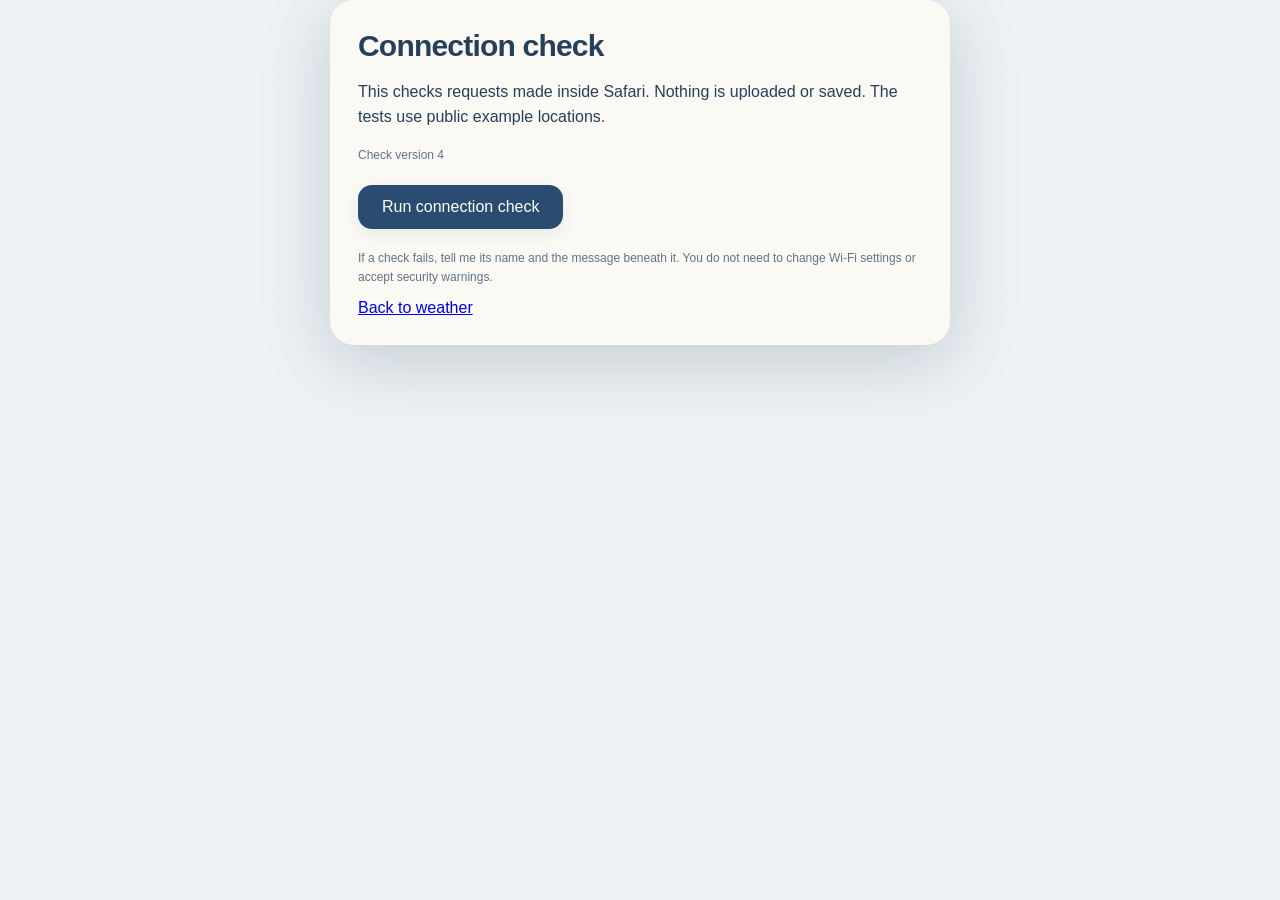
==== diagnostics.html @ 316bd570 "Add private on-device diagnostics for embedded Safari requests" ====
<!doctype html><html lang="en"><head><meta charset="utf-8"><meta name="viewport" content="width=device-width,initial-scale=1"><meta http-equiv="Content-Security-Policy" content="default-src 'none'; script-src 'self'; style-src 'self'; connect-src 'self' https://api.open-meteo.com https://geocoding-api.open-meteo.com; img-src 'self'; base-uri 'none'; form-action 'none'; object-src 'none'"><meta name="referrer" content="no-referrer"><title>Soft Sky · Connection check</title><link rel="stylesheet" href="style.css?v=4"><script defer src="diagnostics.js?v=4"></script></head><body><section class="dialog"><h1 class="page-heading">Connection check</h1><p>This checks requests made inside Safari. Nothing is uploaded or saved. The tests use public example locations.</p><p id="diagnostic-version" class="note">Check version 4</p><button id="run-check" class="primary">Run connection check</button><div id="check-results" aria-live="polite"></div><p class="note">If a check fails, tell me its name and the message beneath it. You do not need to change Wi-Fi settings or accept security warnings.</p><a href="./">Back to weather</a></section></body></html>
---- style.css ----
*{box-sizing:border-box}html,body{margin:0;min-height:100%;font-family:-apple-system,BlinkMacSystemFont,"Helvetica Neue",Arial,sans-serif;color:#203858}body{background:#ecf2f5}button,input,select{font:inherit}button,a,input,select{-webkit-tap-highlight-color:rgba(50,90,130,.15)}button{cursor:pointer;color:inherit;border:0;background:transparent;min-height:44px;min-width:44px;border-radius:14px}button:focus,input:focus,select:focus,a:focus{outline:3px solid #547cab;outline-offset:2px}button:hover{background:rgba(255,255,255,.35)}[hidden]{display:none!important}.sky{position:relative;min-height:100vh;overflow:hidden;padding:32px 44px 20px;background:linear-gradient(165deg,#a7d3f3 0%,#dfe7f3 48%,#fff0d8 88%)}.scenery{position:absolute;top:0;left:0;right:0;bottom:0;pointer-events:none;overflow:hidden}.haze{position:absolute;width:85%;height:65%;right:-20%;top:15%;border-radius:50%;background:radial-gradient(ellipse,rgba(255,247,222,.85),rgba(255,247,222,0) 70%)}.hill{position:absolute;width:150%;height:22%;border-radius:50% 50% 0 0;bottom:-13%;left:-30%;background:#bccfc7;opacity:.5;transform:rotate(5deg)}.hill-back{bottom:-8%;left:0;background:#afbed2;opacity:.35;transform:rotate(-7deg)}header,main,footer,.credit,#status{position:relative}header{display:table;width:100%;height:64px}.city-button{display:table-cell;text-align:left;padding:0 12px 4px 0;max-width:65%}#city-name{display:block;font-size:28px;font-weight:600;letter-spacing:-.8px}#city-region{display:block;font-size:10px;letter-spacing:2px;margin-top:7px;max-width:440px}.clock{display:table-cell;text-align:right;vertical-align:top;width:30%}#clock{display:block;font-size:30px;font-weight:500;letter-spacing:-1px}#date{display:block;font-size:10px;letter-spacing:1.4px;margin-top:7px}main{min-height:calc(100vh - 210px);padding:26px 0 16px}.welcome{text-align:center;padding:0 0 20px}.welcome-art{height:155px;width:220px}.eyebrow{font-size:11px;letter-spacing:2.5px;font-weight:600;margin:14px 0}h1{font-size:49px;line-height:1.12;letter-spacing:-2px;margin:14px 0}p{line-height:1.6}.welcome>p:not(.eyebrow){color:#4a617d}.primary{background:#294c70;color:#fff;padding:12px 24px;margin:8px 0;box-shadow:0 5px 15px rgba(30,60,90,.08)}.primary:hover{background:#385e85}.now{position:relative;padding:12px 0}.hero-copy{position:relative;width:55%;z-index:1}.temperature{font-size:142px;letter-spacing:-10px;font-weight:600;line-height:1.05;margin:5px 0 0}.temperature sup{font-size:.46em;vertical-align:top;line-height:1.7;letter-spacing:-4px}.condition{font-size:30px;font-weight:500;letter-spacing:-.7px;margin:4px 0 28px}.hero-art{position:absolute;right:0;top:8px;width:44%;height:265px}.metrics{width:100%;display:table;border-spacing:10px 0;margin-left:-10px;width:calc(100% + 20px)}.metric{display:table-cell;width:25%;padding:18px 12px;text-align:center;background:rgba(255,255,255,.64);border:1px solid rgba(255,255,255,.5);border-radius:19px;vertical-align:middle}.metric .label,.detail .label{display:block;font-size:12px;color:#536985;margin-bottom:7px}.metric strong{font-size:24px;font-weight:600;letter-spacing:-.5px}.unit{font-size:13px;font-weight:400}.page-heading{font-size:30px;letter-spacing:-.8px;margin:5px 0 6px}.subtitle{font-size:13px;color:#526984;margin:0 0 23px}.forecast{width:100%;border-collapse:separate;border-spacing:0 7px}.forecast td{padding:9px 16px;background:rgba(255,255,255,.62);font-size:18px}.forecast td:first-child{border-radius:12px 0 0 12px;font-weight:600}.forecast td:last-child{border-radius:0 12px 12px 0;text-align:right}.forecast img{width:36px;height:32px;vertical-align:middle;margin-right:12px}.muted{color:#60728a}.rain{color:#416b98;font-size:14px}.hour-grid{display:table;width:100%;border-spacing:8px 0}.hour{display:table-cell;width:16.66%;text-align:center;border-radius:18px;background:rgba(255,255,255,.65);padding:24px 5px}.hour img{display:block;width:72px;height:80px;max-width:100%;margin:14px auto}.hour strong{display:block;font-size:32px;margin-bottom:16px}.hour .rain{display:block;margin:10px 0}.hour .muted{font-size:12px}.hour-pages{text-align:center;margin:18px 0}.hour-pages button{font-size:12px;min-width:60px}.selected{background:rgba(255,255,255,.65);font-weight:600}.details{font-size:0;margin:0 -6px}.detail{display:inline-block;vertical-align:top;width:calc(33.333% - 12px);margin:6px;padding:19px 16px;border-radius:16px;background:rgba(255,255,255,.63);font-size:16px}.detail strong{font-size:26px;font-weight:500}.sun-panel{position:relative;text-align:center;padding:6px 20px 20px;background:rgba(255,255,255,.42);border-radius:25px;margin-bottom:20px}.sun-path{display:block;width:100%;height:190px;margin:auto}.sun-times{display:table;width:100%;text-align:left;font-size:14px}.sun-times div{display:table-cell;width:50%}.sun-times div:last-child{text-align:right}.sun-times strong{display:block;font-size:27px;margin:5px 0}footer{display:table;width:100%;margin-top:10px}.navigation{display:table-cell;vertical-align:middle}#dots{display:inline-block;vertical-align:middle}#dots button{position:relative;min-width:28px;width:28px;padding:0}#dots button:after{content:"";position:absolute;top:18px;left:9px;width:8px;height:8px;border-radius:50%;background:#8d9cab}#dots button.active:after{background:#264969;width:10px;height:10px;left:8px;top:17px}#previous,#next{font-size:27px;vertical-align:middle}#pause{font-size:16px;vertical-align:middle}#page-label{font-size:9px;letter-spacing:1.5px;margin-left:10px}.settings-button{display:table-cell;text-align:right;font-size:12px;white-space:nowrap;padding:0 8px}.settings-button span{font-size:24px;vertical-align:middle;margin-left:8px}.credit{font-size:10px;color:#5e7284;margin-top:9px;text-align:center}.credit a{color:inherit}#status{font-size:12px;min-height:18px;color:#4b5c72}#status button{min-height:30px;font-weight:600;text-decoration:underline}.overlay{position:fixed;z-index:10;top:0;bottom:0;left:0;right:0;background:rgba(19,39,62,.4);overflow:auto;-webkit-overflow-scrolling:touch;padding:25px}.dialog{max-width:620px;margin:0 auto;padding:24px 28px 28px;background:#faf9f4;border-radius:24px;box-shadow:0 15px 70px rgba(10,25,50,.18);color:#263f5b}.dialog-heading{display:table;width:100%;margin-bottom:16px}.dialog-heading h2{display:table-cell;font-size:26px;letter-spacing:-.7px}.dialog-heading button{display:table-cell;font-size:30px;float:right}.search-input{display:block;width:100%;border:1px solid #cad4dc;background:white;border-radius:12px;padding:13px;font-size:17px;margin:10px 0}.results button{display:block;width:100%;text-align:left;padding:12px;border-bottom:1px solid #dde2e5;border-radius:8px}.results button small{display:block;color:#67788b;margin-top:4px}.setting{padding:13px 0;border-bottom:1px solid #e0e4e5;display:table;width:100%;font-size:14px}.setting>label{display:table-cell;vertical-align:middle;width:55%}.setting select{width:100%;max-width:180px;padding:9px;border:1px solid #d4dce2;border-radius:9px;background:#fff;color:#294764}.setting input[type=checkbox]{width:22px;height:22px;vertical-align:middle}.section-title{font-size:12px;text-transform:uppercase;letter-spacing:1.6px;margin:26px 0 7px;color:#63758a}.order-row{display:table;width:100%;padding:4px 0;border-bottom:1px solid #e6e8e7;font-size:14px}.order-row>span{display:table-cell;vertical-align:middle}.order-row .order-actions{text-align:right;white-space:nowrap}.order-row button{min-width:36px}.order-row input{vertical-align:middle;margin-right:10px;width:18px;height:18px}.note{font-size:12px;color:#627386}.danger{color:#a14444;font-size:13px;text-decoration:underline}.night{background:linear-gradient(160deg,#14243e,#293b5a 55%,#566075);color:#f4f2ea}.night .metric,.night .hour,.night .detail,.night .forecast td,.night .sun-panel{background:rgba(30,48,77,.74);border-color:rgba(255,255,255,.07)}.night .label,.night .muted,.night .subtitle,.night .rain,.night .credit,.night #status{color:#c1cee0}.night .haze{opacity:.1}.night .hill{background:#142b3b}.night .selected{background:rgba(255,255,255,.15)}.night #dots button.active:after{background:#fff0b4}.night .welcome>p:not(.eyebrow){color:#d7dfeb}.palette-rose:not(.night){background:linear-gradient(155deg,#d4c7ea,#f2e0e4 55%,#fff0d8)}.palette-sage:not(.night){background:linear-gradient(155deg,#badbd9,#e3e9db 55%,#fff0d8)}.rainy:not(.night){background:linear-gradient(155deg,#abc2d8,#d0dbe4 55%,#ece9e0)}@keyframes float{50%{transform:translateY(-8px)}}.large .metric strong{font-size:29px}.large .label,.large .subtitle{font-size:15px}.large .forecast td{font-size:21px}.large .detail strong{font-size:30px}.noscript{position:fixed;top:0;padding:20px;background:white;color:#111}.empty{text-align:center;padding:70px 20px}.empty img{width:150px}.empty h2{font-size:30px}
@media(min-width:1200px){.sky{padding-left:7%;padding-right:7%}main{max-width:1100px;margin:auto;padding-top:45px}.temperature{font-size:170px}.hero-art{height:310px}.now{padding-bottom:25px}.metrics{margin-top:15px}.hour{padding-top:40px;padding-bottom:40px}}
@media(orientation:portrait){.sky{padding:30px 35px 18px}main{padding-top:24px}.now{text-align:center}.hero-copy{width:100%;padding-top:215px}.hero-art{top:0;left:20%;right:auto;width:60%;height:215px}.temperature{font-size:135px}.condition{margin-bottom:28px}.metrics{display:block;font-size:0;width:100%;margin:0}.metric{display:inline-block;width:calc(50% - 10px);margin:5px;padding:18px 10px}.hour-grid{display:block;font-size:0}.hour{display:inline-block;width:calc(33.333% - 12px);margin:6px;font-size:15px;padding:24px 8px}.hour img{height:66px;margin:8px auto}.hour strong{margin-bottom:8px}.forecast td{padding-top:19px;padding-bottom:19px}.detail{width:calc(50% - 12px);padding:25px 18px}.sun-path{height:270px}.sun-panel{margin-top:50px;margin-bottom:30px}.welcome{padding-top:70px}.welcome-art{height:220px;width:270px}}
@media(max-width:600px){.sky{padding:20px 18px 16px}#city-name{font-size:24px}#city-region{font-size:9px;letter-spacing:1px}#clock{font-size:26px}#date{font-size:8px;letter-spacing:.5px}h1{font-size:37px}.welcome{padding-top:20px}.hero-copy{padding-top:170px}.hero-art{height:170px}.temperature{font-size:110px}.condition{font-size:26px}.metric strong{font-size:23px}.metric{padding:13px 8px}.forecast td{font-size:15px;padding:13px 8px}.forecast img{margin-right:4px;width:27px}.forecast .condition-name{display:none}.hour{padding:15px 5px}.hour strong{font-size:28px}.hour img{width:55px;height:55px}.detail{padding:17px 12px}.detail strong{font-size:24px}#page-label{display:none}.settings-button{font-size:0}.overlay{padding:12px}.dialog{padding:18px}.sun-panel{margin-top:20px}.sun-path{height:180px}.page-heading{font-size:27px}.large .forecast td{font-size:17px}}
@media(orientation:landscape) and (max-height:700px){.sky{padding-top:20px}main{padding-top:10px;min-height:calc(100vh - 185px)}.temperature{font-size:120px}.hero-art{height:215px}.condition{margin-bottom:20px}.metric{padding:14px 10px}.forecast{border-spacing:0 4px}.forecast td{padding-top:6px;padding-bottom:6px}.detail{padding:12px}.sun-path{height:145px}.welcome-art{height:120px}.welcome h1{font-size:40px}}
.scenery:after{content:"";position:absolute;bottom:0;left:0;right:0;height:32%;background:url('assets/landscape.svg') center bottom/100% 100% no-repeat;opacity:.7}.night .scenery:after{opacity:.16}.night .hill-back{background:#1b2b46}.night .settings-button{color:#f4f2ea}
main{min-height:calc(100vh - 235px)}
@media(orientation:landscape) and (max-height:700px){main{min-height:calc(100vh - 210px)}}

/* Opacity and transforms only: compatible with old WebKit and inexpensive. */
#main{opacity:1;-webkit-transition:opacity .18s ease;transition:opacity .18s ease}
#main.page-leaving{opacity:0}
#main.page-arriving{-webkit-animation:page-appear .32s ease both;animation:page-appear .32s ease both}
@-webkit-keyframes page-appear{from{opacity:0}to{opacity:1}}
@keyframes page-appear{from{opacity:0}to{opacity:1}}
.sky-scene{overflow:hidden;pointer-events:none}
.hero-orbit{position:absolute;top:0;left:0;width:100%;height:100%}
.hero-moon{position:absolute;width:72%;height:80%;left:12%;top:0}
.hero-cloud{position:absolute;width:90%;height:85%;left:7%;top:20%}
.hero-cloud-back{width:60%;height:50%;left:-4%;top:2%;opacity:.6}
.animate .hero-cloud-front{-webkit-animation:cloud-drift 28s ease-in-out infinite alternate;animation:cloud-drift 28s ease-in-out infinite alternate}
.animate .hero-cloud-back{-webkit-animation:cloud-drift-back 39s ease-in-out infinite alternate;animation:cloud-drift-back 39s ease-in-out infinite alternate}
@-webkit-keyframes cloud-drift{from{-webkit-transform:translateX(-10px)}to{-webkit-transform:translateX(14px)}}
@keyframes cloud-drift{from{transform:translateX(-10px)}to{transform:translateX(14px)}}
@-webkit-keyframes cloud-drift-back{from{-webkit-transform:translateX(12px)}to{-webkit-transform:translateX(-12px)}}
@keyframes cloud-drift-back{from{transform:translateX(12px)}to{transform:translateX(-12px)}}
.connection-link{display:block;padding:14px 0;color:#294c70;font-weight:600}
@media(prefers-reduced-motion:reduce){#main{transition:none}#main.page-arriving,.animate .hero-cloud{-webkit-animation:none;animation:none}}
.diagnostic-row{display:block}.diagnostic-row p{font-size:13px;margin:8px 0;word-wrap:break-word}
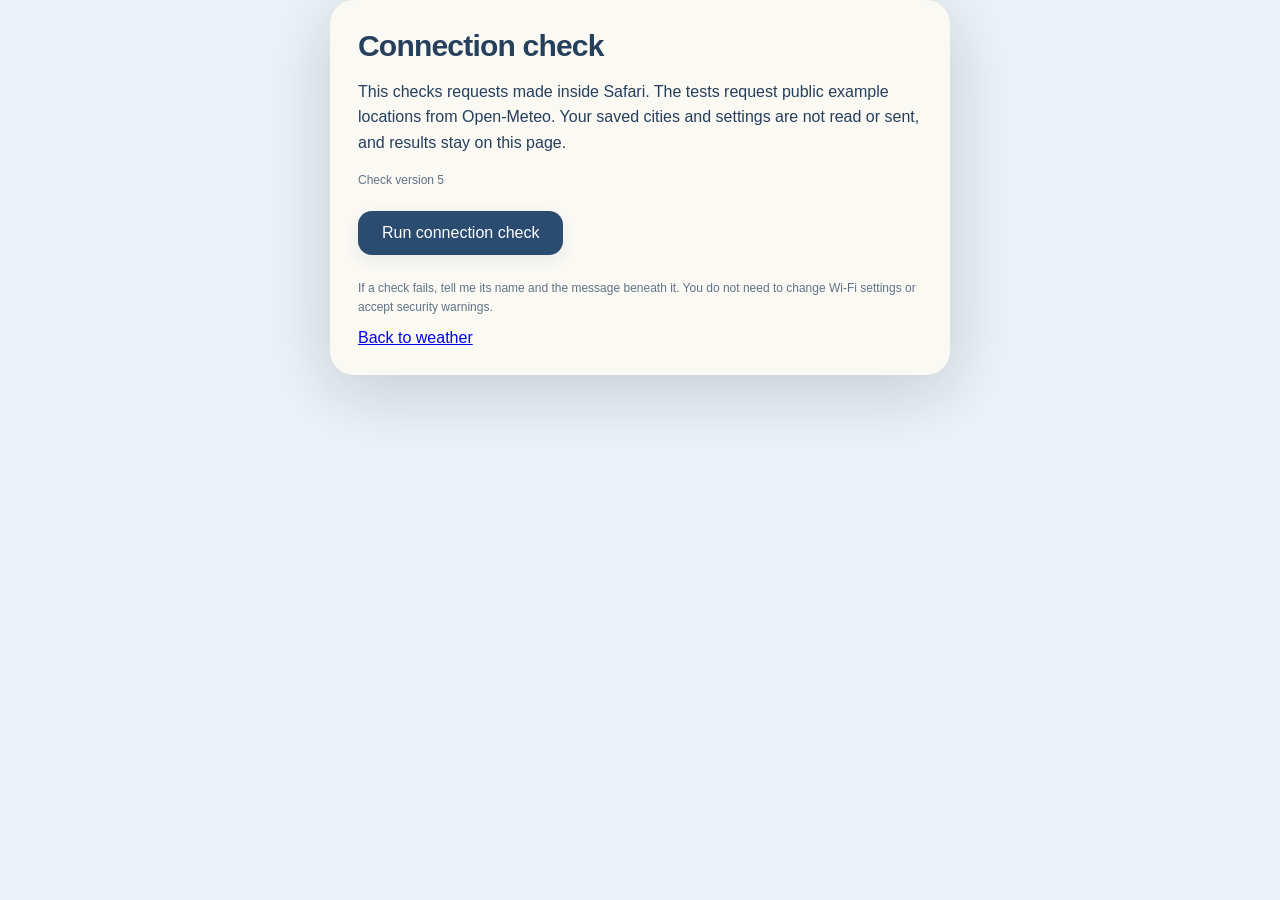
==== commit 328b05d4: "Try fresh forecast requests and isolate legacy Safari failures" ====
--- a/diagnostics.html
+++ b/diagnostics.html
@@ -1 +1 @@
-<!doctype html><html lang="en"><head><meta charset="utf-8"><meta name="viewport" content="width=device-width,initial-scale=1"><meta http-equiv="Content-Security-Policy" content="default-src 'none'; script-src 'self'; style-src 'self'; connect-src 'self' https://api.open-meteo.com https://geocoding-api.open-meteo.com; img-src 'self'; base-uri 'none'; form-action 'none'; object-src 'none'"><meta name="referrer" content="no-referrer"><title>Soft Sky · Connection check</title><link rel="stylesheet" href="style.css?v=4"><script defer src="diagnostics.js?v=4"></script></head><body><section class="dialog"><h1 class="page-heading">Connection check</h1><p>This checks requests made inside Safari. Nothing is uploaded or saved. The tests use public example locations.</p><p id="diagnostic-version" class="note">Check version 4</p><button id="run-check" class="primary">Run connection check</button><div id="check-results" aria-live="polite"></div><p class="note">If a check fails, tell me its name and the message beneath it. You do not need to change Wi-Fi settings or accept security warnings.</p><a href="./">Back to weather</a></section></body></html>
+<!doctype html><html lang="en"><head><meta charset="utf-8"><meta name="viewport" content="width=device-width,initial-scale=1"><meta http-equiv="Content-Security-Policy" content="default-src 'none'; script-src 'self'; style-src 'self'; connect-src 'self' https://api.open-meteo.com https://geocoding-api.open-meteo.com; img-src 'self'; base-uri 'none'; form-action 'none'; object-src 'none'"><meta name="referrer" content="no-referrer"><title>Soft Sky · Connection check</title><link rel="stylesheet" href="style.css?v=4"><script defer src="diagnostics.js?v=5"></script></head><body><section class="dialog"><h1 class="page-heading">Connection check</h1><p>This checks requests made inside Safari. The tests request public example locations from Open-Meteo. Your saved cities and settings are not read or sent, and results stay on this page.</p><p id="diagnostic-version" class="note">Check version 5</p><button id="run-check" class="primary">Run connection check</button><p id="check-summary" aria-live="polite"></p><div id="check-results" aria-live="polite"></div><p class="note">If a check fails, tell me its name and the message beneath it. You do not need to change Wi-Fi settings or accept security warnings.</p><a href="./">Back to weather</a></section></body></html>
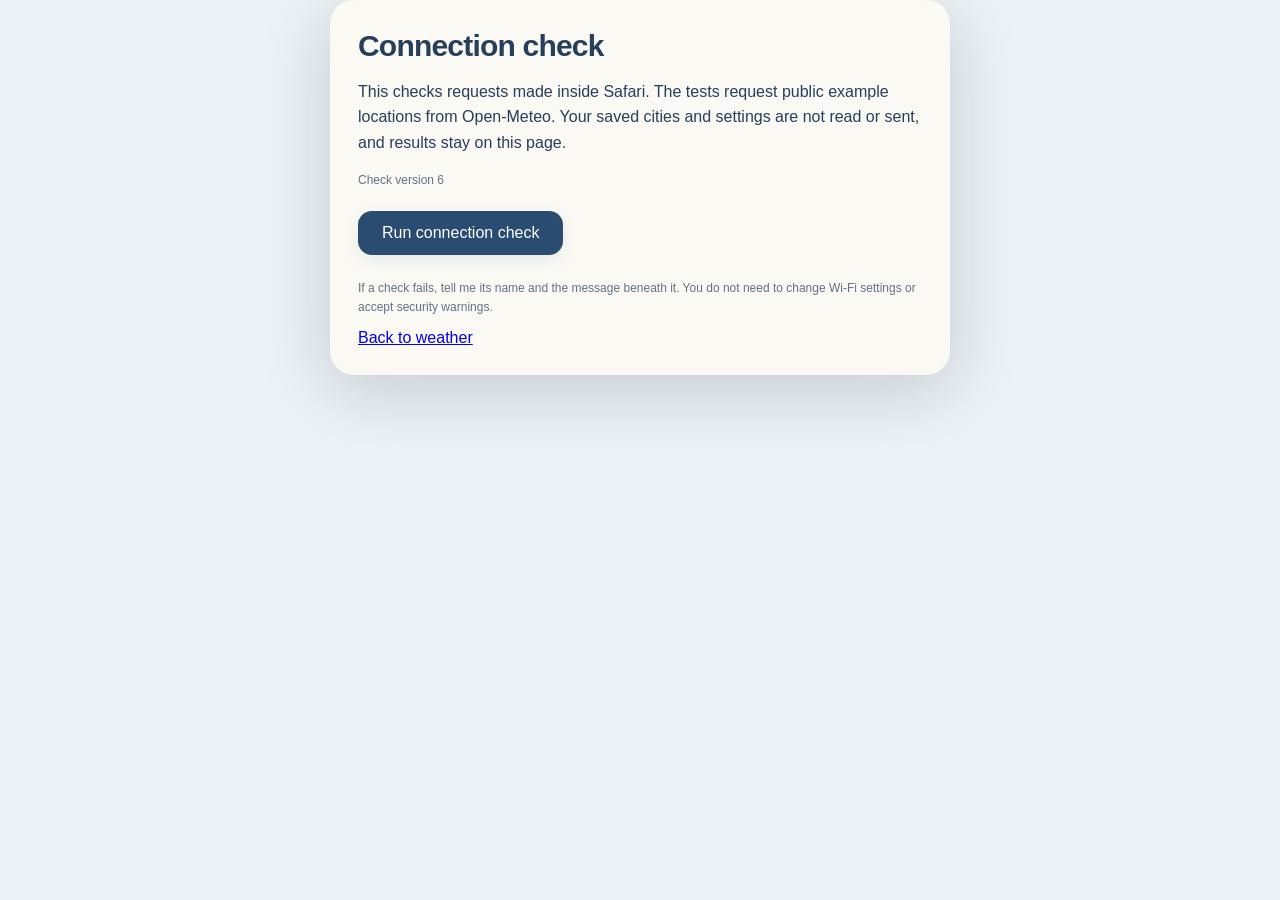
==== commit a7c106d1: "Expose connection checks before city selection and color results" ====
--- a/diagnostics.html
+++ b/diagnostics.html
@@ -1 +1 @@
-<!doctype html><html lang="en"><head><meta charset="utf-8"><meta name="viewport" content="width=device-width,initial-scale=1"><meta http-equiv="Content-Security-Policy" content="default-src 'none'; script-src 'self'; style-src 'self'; connect-src 'self' https://api.open-meteo.com https://geocoding-api.open-meteo.com; img-src 'self'; base-uri 'none'; form-action 'none'; object-src 'none'"><meta name="referrer" content="no-referrer"><title>Soft Sky · Connection check</title><link rel="stylesheet" href="style.css?v=4"><script defer src="diagnostics.js?v=5"></script></head><body><section class="dialog"><h1 class="page-heading">Connection check</h1><p>This checks requests made inside Safari. The tests request public example locations from Open-Meteo. Your saved cities and settings are not read or sent, and results stay on this page.</p><p id="diagnostic-version" class="note">Check version 5</p><button id="run-check" class="primary">Run connection check</button><p id="check-summary" aria-live="polite"></p><div id="check-results" aria-live="polite"></div><p class="note">If a check fails, tell me its name and the message beneath it. You do not need to change Wi-Fi settings or accept security warnings.</p><a href="./">Back to weather</a></section></body></html>
+<!doctype html><html lang="en"><head><meta charset="utf-8"><meta name="viewport" content="width=device-width,initial-scale=1"><meta http-equiv="Content-Security-Policy" content="default-src 'none'; script-src 'self'; style-src 'self'; connect-src 'self' https://api.open-meteo.com https://geocoding-api.open-meteo.com; img-src 'self'; base-uri 'none'; form-action 'none'; object-src 'none'"><meta name="referrer" content="no-referrer"><title>Soft Sky · Connection check</title><link rel="stylesheet" href="style.css?v=6"><script defer src="diagnostics.js?v=6"></script></head><body><section class="dialog"><h1 class="page-heading">Connection check</h1><p>This checks requests made inside Safari. The tests request public example locations from Open-Meteo. Your saved cities and settings are not read or sent, and results stay on this page.</p><p id="diagnostic-version" class="note">Check version 6</p><button id="run-check" class="primary">Run connection check</button><p id="check-summary" aria-live="polite"></p><div id="check-results" aria-live="polite"></div><p class="note">If a check fails, tell me its name and the message beneath it. You do not need to change Wi-Fi settings or accept security warnings.</p><a href="./">Back to weather</a></section></body></html>
--- a/style.css
+++ b/style.css
@@ -27,3 +27,7 @@
 .connection-link{display:block;padding:14px 0;color:#294c70;font-weight:600}
 @media(prefers-reduced-motion:reduce){#main{transition:none}#main.page-arriving,.animate .hero-cloud{-webkit-animation:none;animation:none}}
 .diagnostic-row{display:block}.diagnostic-row p{font-size:13px;margin:8px 0;word-wrap:break-word}
+
+.diagnostic-row .diagnostic-pass,.diagnostic-row .diagnostic-fail{padding:10px 12px;border-radius:8px;font-weight:600;border-left:4px solid}
+.diagnostic-row .diagnostic-pass{color:#17613b;background:#e7f4eb;border-color:#21834e}
+.diagnostic-row .diagnostic-fail{color:#a02832;background:#fbe9e9;border-color:#bd3542}
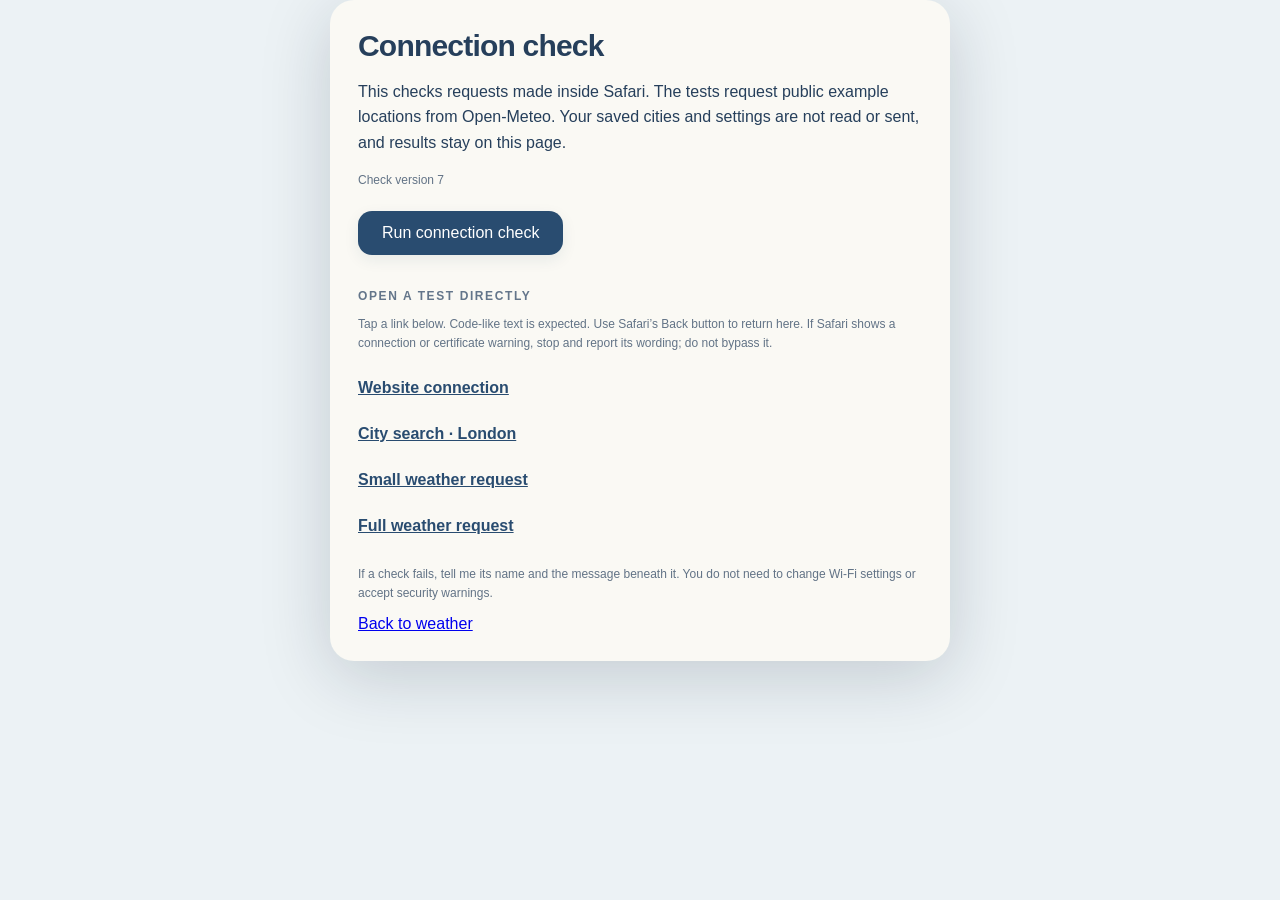
==== commit 6764a8b1: "Add tappable direct service tests to connection check" ====
--- a/diagnostics.html
+++ b/diagnostics.html
@@ -1 +1 @@
-<!doctype html><html lang="en"><head><meta charset="utf-8"><meta name="viewport" content="width=device-width,initial-scale=1"><meta http-equiv="Content-Security-Policy" content="default-src 'none'; script-src 'self'; style-src 'self'; connect-src 'self' https://api.open-meteo.com https://geocoding-api.open-meteo.com; img-src 'self'; base-uri 'none'; form-action 'none'; object-src 'none'"><meta name="referrer" content="no-referrer"><title>Soft Sky · Connection check</title><link rel="stylesheet" href="style.css?v=6"><script defer src="diagnostics.js?v=6"></script></head><body><section class="dialog"><h1 class="page-heading">Connection check</h1><p>This checks requests made inside Safari. The tests request public example locations from Open-Meteo. Your saved cities and settings are not read or sent, and results stay on this page.</p><p id="diagnostic-version" class="note">Check version 6</p><button id="run-check" class="primary">Run connection check</button><p id="check-summary" aria-live="polite"></p><div id="check-results" aria-live="polite"></div><p class="note">If a check fails, tell me its name and the message beneath it. You do not need to change Wi-Fi settings or accept security warnings.</p><a href="./">Back to weather</a></section></body></html>
+<!doctype html><html lang="en"><head><meta charset="utf-8"><meta name="viewport" content="width=device-width,initial-scale=1"><meta http-equiv="Content-Security-Policy" content="default-src 'none'; script-src 'self'; style-src 'self'; connect-src 'self' https://api.open-meteo.com https://geocoding-api.open-meteo.com; img-src 'self'; base-uri 'none'; form-action 'none'; object-src 'none'"><meta name="referrer" content="no-referrer"><title>Soft Sky · Connection check</title><link rel="stylesheet" href="style.css?v=6"><script defer src="diagnostics.js?v=6"></script></head><body><section class="dialog"><h1 class="page-heading">Connection check</h1><p>This checks requests made inside Safari. The tests request public example locations from Open-Meteo. Your saved cities and settings are not read or sent, and results stay on this page.</p><p id="diagnostic-version" class="note">Check version 7</p><button id="run-check" class="primary">Run connection check</button><section aria-labelledby="direct-tests"><h2 id="direct-tests" class="section-title">Open a test directly</h2><p class="note">Tap a link below. Code-like text is expected. Use Safari’s Back button to return here. If Safari shows a connection or certificate warning, stop and report its wording; do not bypass it.</p><a class="connection-link" href="./diagnostic.json">Website connection</a><a class="connection-link" href="https://geocoding-api.open-meteo.com/v1/search?name=London&amp;count=1">City search · London</a><a class="connection-link" href="https://api.open-meteo.com/v1/forecast?latitude=0&amp;longitude=0&amp;current=temperature_2m">Small weather request</a><a class="connection-link" href="https://api.open-meteo.com/v1/forecast?latitude=0&amp;longitude=0&amp;temperature_unit=fahrenheit&amp;wind_speed_unit=mph&amp;precipitation_unit=inch&amp;timezone=auto&amp;forecast_days=8&amp;timeformat=unixtime&amp;current=temperature_2m,relative_humidity_2m,apparent_temperature,is_day,precipitation,weather_code,cloud_cover,surface_pressure,wind_speed_10m,wind_direction_10m,wind_gusts_10m&amp;hourly=temperature_2m,relative_humidity_2m,dew_point_2m,precipitation_probability,precipitation,weather_code,visibility,uv_index,is_day,wind_speed_10m&amp;daily=weather_code,temperature_2m_max,temperature_2m_min,sunrise,sunset,daylight_duration,precipitation_probability_max,uv_index_max">Full weather request</a></section><p id="check-summary" aria-live="polite"></p><div id="check-results" aria-live="polite"></div><p class="note">If a check fails, tell me its name and the message beneath it. You do not need to change Wi-Fi settings or accept security warnings.</p><a href="./">Back to weather</a></section></body></html>
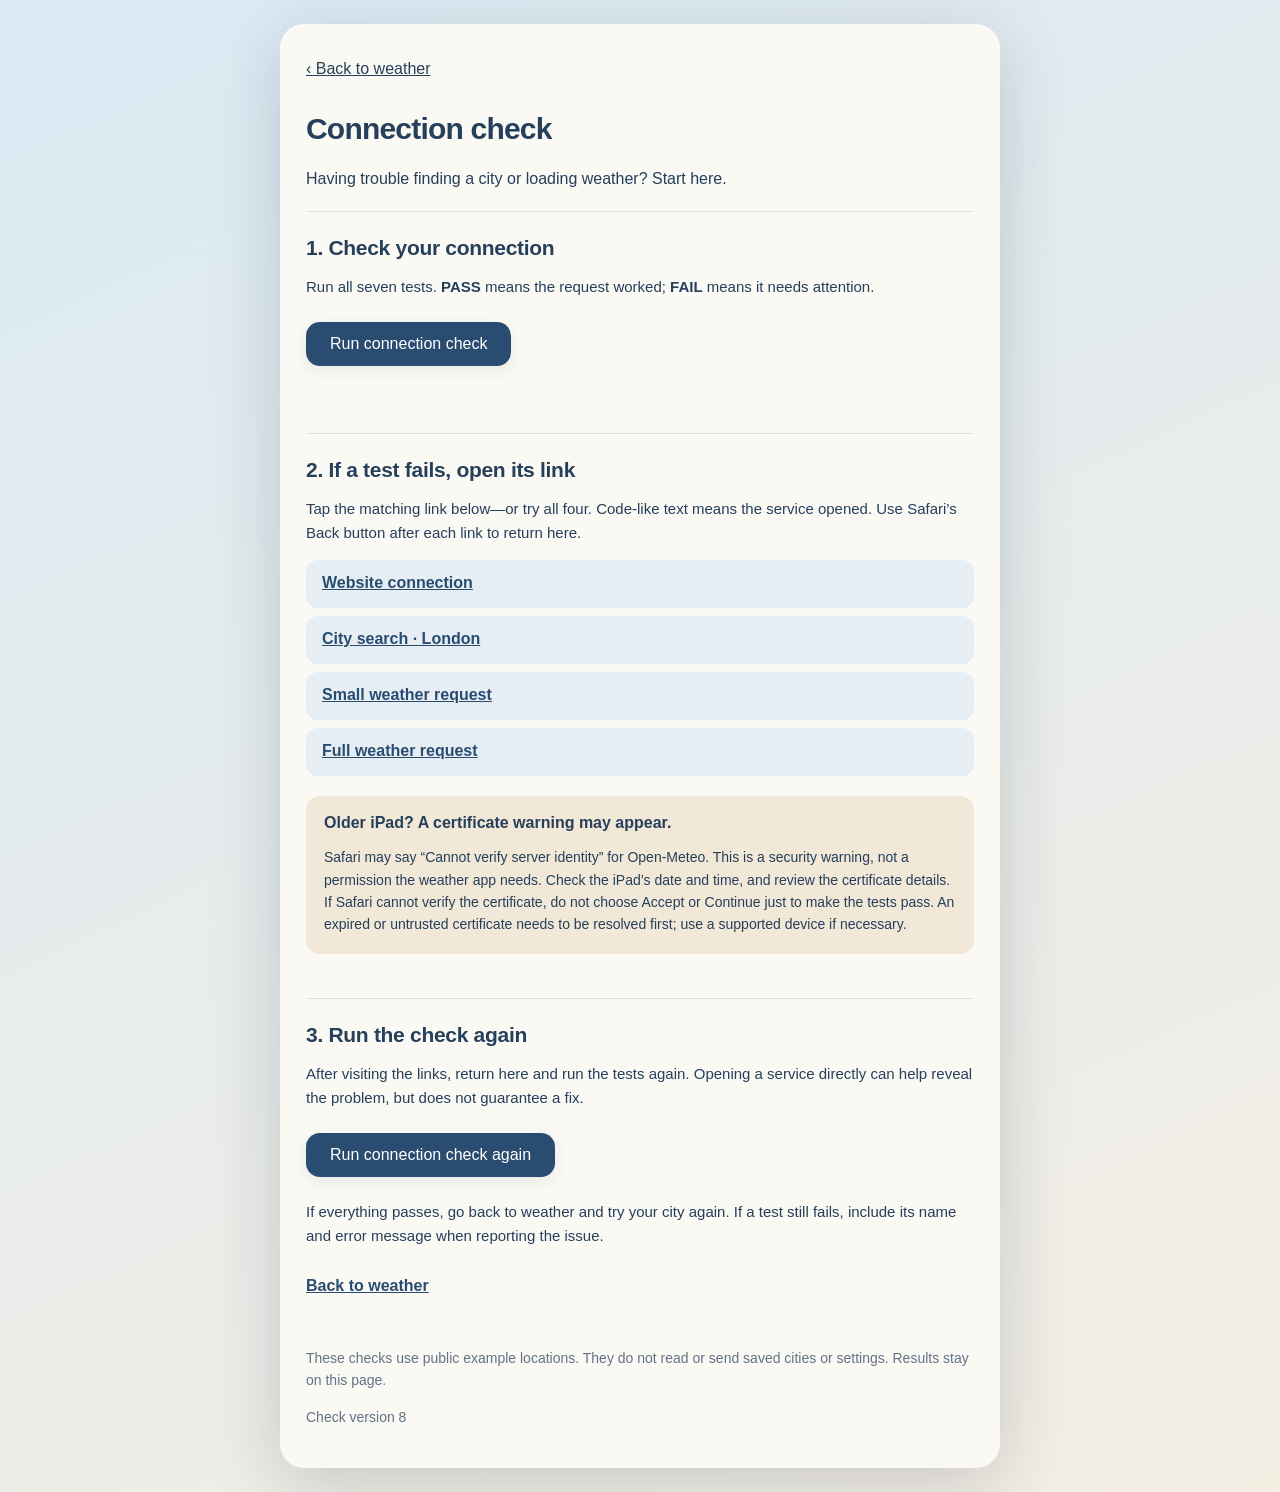
==== commit 9493b03f: "Clarify connection troubleshooting and replace emoji playback controls" ====
--- a/diagnostics.html
+++ b/diagnostics.html
@@ -1 +1,24 @@
-<!doctype html><html lang="en"><head><meta charset="utf-8"><meta name="viewport" content="width=device-width,initial-scale=1"><meta http-equiv="Content-Security-Policy" content="default-src 'none'; script-src 'self'; style-src 'self'; connect-src 'self' https://api.open-meteo.com https://geocoding-api.open-meteo.com; img-src 'self'; base-uri 'none'; form-action 'none'; object-src 'none'"><meta name="referrer" content="no-referrer"><title>Soft Sky · Connection check</title><link rel="stylesheet" href="style.css?v=6"><script defer src="diagnostics.js?v=6"></script></head><body><section class="dialog"><h1 class="page-heading">Connection check</h1><p>This checks requests made inside Safari. The tests request public example locations from Open-Meteo. Your saved cities and settings are not read or sent, and results stay on this page.</p><p id="diagnostic-version" class="note">Check version 7</p><button id="run-check" class="primary">Run connection check</button><section aria-labelledby="direct-tests"><h2 id="direct-tests" class="section-title">Open a test directly</h2><p class="note">Tap a link below. Code-like text is expected. Use Safari’s Back button to return here. If Safari shows a connection or certificate warning, stop and report its wording; do not bypass it.</p><a class="connection-link" href="./diagnostic.json">Website connection</a><a class="connection-link" href="https://geocoding-api.open-meteo.com/v1/search?name=London&amp;count=1">City search · London</a><a class="connection-link" href="https://api.open-meteo.com/v1/forecast?latitude=0&amp;longitude=0&amp;current=temperature_2m">Small weather request</a><a class="connection-link" href="https://api.open-meteo.com/v1/forecast?latitude=0&amp;longitude=0&amp;temperature_unit=fahrenheit&amp;wind_speed_unit=mph&amp;precipitation_unit=inch&amp;timezone=auto&amp;forecast_days=8&amp;timeformat=unixtime&amp;current=temperature_2m,relative_humidity_2m,apparent_temperature,is_day,precipitation,weather_code,cloud_cover,surface_pressure,wind_speed_10m,wind_direction_10m,wind_gusts_10m&amp;hourly=temperature_2m,relative_humidity_2m,dew_point_2m,precipitation_probability,precipitation,weather_code,visibility,uv_index,is_day,wind_speed_10m&amp;daily=weather_code,temperature_2m_max,temperature_2m_min,sunrise,sunset,daylight_duration,precipitation_probability_max,uv_index_max">Full weather request</a></section><p id="check-summary" aria-live="polite"></p><div id="check-results" aria-live="polite"></div><p class="note">If a check fails, tell me its name and the message beneath it. You do not need to change Wi-Fi settings or accept security warnings.</p><a href="./">Back to weather</a></section></body></html>
+<!doctype html><html lang="en"><head><meta charset="utf-8"><meta name="viewport" content="width=device-width,initial-scale=1"><meta http-equiv="Content-Security-Policy" content="default-src 'none'; script-src 'self'; style-src 'self'; connect-src 'self' https://api.open-meteo.com https://geocoding-api.open-meteo.com; img-src 'self'; base-uri 'none'; form-action 'none'; object-src 'none'"><meta name="referrer" content="no-referrer"><title>Soft Sky · Connection check</title><link rel="stylesheet" href="style.css?v=19"><script defer src="diagnostics.js?v=8"></script></head><body class="diagnostic-page"><main class="dialog diagnostic-card">
+<a class="back-link" href="./">‹ Back to weather</a>
+<h1 class="page-heading">Connection check</h1>
+<p>Having trouble finding a city or loading weather? Start here.</p>
+<section class="check-step" aria-labelledby="step-one"><h2 id="step-one">1. Check your connection</h2>
+<p>Run all seven tests. <strong class="diagnostic-pass">PASS</strong> means the request worked; <strong class="diagnostic-fail">FAIL</strong> means it needs attention.</p>
+<button id="run-check" class="primary">Run connection check</button>
+<p id="check-summary" role="status" aria-live="polite"></p><div id="check-results"></div></section>
+<section class="check-step" aria-labelledby="direct-tests"><h2 id="direct-tests">2. If a test fails, open its link</h2>
+<p>Tap the matching link below—or try all four. Code-like text means the service opened. Use Safari’s Back button after each link to return here.</p>
+<div class="direct-links"><a class="connection-link" href="./diagnostic.json">Website connection</a>
+<a class="connection-link" href="https://geocoding-api.open-meteo.com/v1/search?name=London&amp;count=1">City search · London</a>
+<a class="connection-link" href="https://api.open-meteo.com/v1/forecast?latitude=0&amp;longitude=0&amp;current=temperature_2m">Small weather request</a>
+<a class="connection-link" href="https://api.open-meteo.com/v1/forecast?latitude=0&amp;longitude=0&amp;temperature_unit=fahrenheit&amp;wind_speed_unit=mph&amp;precipitation_unit=inch&amp;timezone=auto&amp;forecast_days=8&amp;timeformat=unixtime&amp;current=temperature_2m,relative_humidity_2m,apparent_temperature,is_day,precipitation,weather_code,cloud_cover,surface_pressure,wind_speed_10m,wind_direction_10m,wind_gusts_10m&amp;hourly=temperature_2m,relative_humidity_2m,dew_point_2m,precipitation_probability,precipitation,weather_code,visibility,uv_index,is_day,wind_speed_10m&amp;daily=weather_code,temperature_2m_max,temperature_2m_min,sunrise,sunset,daylight_duration,precipitation_probability_max,uv_index_max">Full weather request</a></div>
+<div class="certificate-note"><h3>Older iPad? A certificate warning may appear.</h3>
+<p>Safari may say “Cannot verify server identity” for Open-Meteo. This is a security warning, not a permission the weather app needs. Check the iPad’s date and time, and review the certificate details. If Safari cannot verify the certificate, do not choose Accept or Continue just to make the tests pass. An expired or untrusted certificate needs to be resolved first; use a supported device if necessary.</p></div></section>
+<section class="check-step" aria-labelledby="step-three"><h2 id="step-three">3. Run the check again</h2>
+<p>After visiting the links, return here and run the tests again. Opening a service directly can help reveal the problem, but does not guarantee a fix.</p>
+<button id="run-again" class="primary">Run connection check again</button>
+<p>If everything passes, go back to weather and try your city again. If a test still fails, include its name and error message when reporting the issue.</p>
+<a class="connection-link" href="./">Back to weather</a></section>
+<p class="note">These checks use public example locations. They do not read or send saved cities or settings. Results stay on this page.</p>
+<p id="diagnostic-version" class="note">Check version 8</p>
+</main></body></html>
--- a/style.css
+++ b/style.css
@@ -8,9 +8,9 @@
 @media(orientation:landscape) and (max-height:700px){main{min-height:calc(100vh - 210px)}}
 
 /* Opacity and transforms only: compatible with old WebKit and inexpensive. */
-#main{opacity:1;-webkit-transition:opacity .18s ease;transition:opacity .18s ease}
+#main{opacity:1;-webkit-transition:opacity .22s ease;transition:opacity .22s ease;-webkit-backface-visibility:hidden;backface-visibility:hidden}
 #main.page-leaving{opacity:0}
-#main.page-arriving{-webkit-animation:page-appear .32s ease both;animation:page-appear .32s ease both}
+#main.page-arriving{opacity:1}
 @-webkit-keyframes page-appear{from{opacity:0}to{opacity:1}}
 @keyframes page-appear{from{opacity:0}to{opacity:1}}
 .sky-scene{overflow:hidden;pointer-events:none}
@@ -31,3 +31,125 @@
 .diagnostic-row .diagnostic-pass,.diagnostic-row .diagnostic-fail{padding:10px 12px;border-radius:8px;font-weight:600;border-left:4px solid}
 .diagnostic-row .diagnostic-pass{color:#17613b;background:#e7f4eb;border-color:#21834e}
 .diagnostic-row .diagnostic-fail{color:#a02832;background:#fbe9e9;border-color:#bd3542}
+
+/* A bounded scroll container works in older iPad Safari as well as landscape. */
+.overlay{height:100%;overflow-y:scroll;-webkit-overflow-scrolling:touch}
+.overlay .dialog{max-height:calc(100vh - 50px);overflow-y:auto;-webkit-overflow-scrolling:touch;padding-bottom:44px}
+/* Large mode reorganizes information, leaving room for readable labels. */
+.large #city-name{font-size:36px}.large #city-region{font-size:13px;letter-spacing:1px}
+.large #clock{font-size:42px}.large #date{font-size:13px;letter-spacing:.5px}
+.large .page-heading{font-size:36px}.large .subtitle{font-size:18px;margin-bottom:16px}
+.large .temperature{font-size:164px}.large .condition{font-size:36px}.large .eyebrow{font-size:14px}
+.large .metric strong{font-size:34px}.large .metric .label,.large .detail .label{font-size:18px;line-height:1.25}
+.large .hour-grid{display:block;font-size:0;margin:0 -5px;width:auto}
+.large .hour{display:inline-block;vertical-align:top;width:calc(33.333% - 10px);margin:5px;padding:12px 8px;font-size:24px}
+.large .hour img{display:inline-block;width:48px;height:44px;margin:6px 10px 0 0;vertical-align:middle}
+.large .hour strong{display:inline-block;font-size:36px;margin:0;vertical-align:middle}
+.large .hour>span:first-child{display:block;font-weight:600}
+.large .hour .rain{font-size:18px;margin:6px 0}.large .hour .muted{font-size:17px}
+.large .hour-pages{margin:8px 0}.large .hour-pages button{font-size:18px;min-width:80px}
+.large main{padding-top:20px;padding-bottom:10px}
+.large .forecast td{font-size:26px;padding:7px 12px}.large .forecast .rain{font-size:23px}
+.large .forecast .condition-name{font-size:18px}.large .forecast img{width:40px;height:36px}
+.large .detail{padding:16px;min-height:105px}.large .detail strong{font-size:34px;display:block;margin-top:8px}
+.large .sun-times{font-size:22px}.large .sun-times strong{font-size:36px}
+.large .settings-button{font-size:18px}.large #page-label{font-size:12px;letter-spacing:.5px}
+@media(orientation:portrait){
+ .large .hero-copy{width:60%}.large .hero-art{width:40%}
+ .large .metrics{display:block;font-size:0;width:auto;margin:0 -5px}
+ .large .metric{display:inline-block;width:calc(50% - 10px);margin:5px;min-height:105px;font-size:18px}
+ .large .detail{width:calc(50% - 12px)}
+ .large .forecast .condition-name{display:none}
+}
+@media(max-height:700px) and (orientation:landscape){
+ .large .temperature{font-size:130px}.large .condition{margin-bottom:12px}
+ .large .hour{padding:7px}.large .detail{padding:10px;min-height:90px}
+ .large .forecast td{padding:5px 10px}.large .page-heading{font-size:32px}
+}
+@media(max-width:600px){
+ .overlay .dialog{max-height:calc(100vh - 24px)}
+ .large #city-name{font-size:28px}.large #clock{font-size:32px}
+ .large .hour{width:calc(50% - 10px)}.large .forecast td{font-size:20px;padding:8px 5px}
+ .large .metric strong,.large .detail strong{font-size:28px}.large .settings-button{font-size:16px}
+}
+
+/* Illustrated scenery remains mounted when forecast pages change. */
+.scenery:after{display:none}.scene-plate{position:absolute;left:0;top:0;width:100%;height:100%;object-fit:cover;pointer-events:none}
+.scene-plate,#scene-stars,.scene-sun,.scene-moon-wrap,.cloud-far img,.cloud-front img{-webkit-transition:opacity 10s linear;transition:opacity 10s linear}
+.scene-stars{position:absolute;top:0;left:0;width:100%;height:80%;object-fit:cover;opacity:0}
+.scene-sun{position:absolute;width:310px;height:310px;margin:-155px;left:70%;top:27%;opacity:0}
+.scene-moon-wrap{position:absolute;width:270px;height:270px;right:10%;top:13%;opacity:0}
+.moon-haze{position:absolute;left:-25%;top:-25%;width:150%;height:150%}.scene-moon{position:absolute;top:0;left:0;width:100%;height:100%}.scene-moon svg{width:100%;height:100%}
+.scene-clouds{position:absolute;left:0;top:0;right:0;height:65%;-webkit-transition:opacity 10s linear;transition:opacity 10s linear}
+.cloud-far,.cloud-front{position:absolute}.cloud-far{left:20%;top:9%;width:65%;height:45%;opacity:.48}.cloud-front{right:3%;top:28%;width:40%;height:55%}
+.cloud-far img,.cloud-front img{position:absolute;left:0;top:0;width:100%;height:100%;object-fit:contain}
+.animate .cloud-front{-webkit-animation:scene-drift 95s ease-in-out infinite alternate;animation:scene-drift 95s ease-in-out infinite alternate}
+@-webkit-keyframes scene-drift{from{-webkit-transform:translateX(-25px)}to{-webkit-transform:translateX(35px)}}
+@keyframes scene-drift{from{transform:translateX(-25px)}to{transform:translateX(35px)}}
+.scene-veil{position:absolute;left:0;top:0;right:0;bottom:0;background:linear-gradient(90deg,rgba(235,244,249,.35),rgba(235,244,249,0) 65%)}
+.night .scene-veil{background:linear-gradient(90deg,rgba(10,22,45,.28),rgba(10,22,45,0) 65%)}
+.sky header,.sky footer{text-shadow:0 1px 10px rgba(255,255,255,.35)}.sky.night header,.sky.night footer{text-shadow:0 1px 10px rgba(5,15,30,.5)}
+.hero-copy{padding-bottom:12px}.temperature{font-weight:500;font-size:152px}.eyebrow{display:none}.condition{margin-top:10px}
+.condition-scene{overflow:visible}.condition-weather{width:75%;height:80%;position:absolute;right:0;top:10%}
+.metric,.hour,.detail,.forecast td{background:rgba(247,250,253,.88)}.night .metric,.night .hour,.night .detail,.night .forecast td{background:rgba(20,37,64,.9)}
+.subtitle{display:none}.page-heading{margin-bottom:20px}
+.settings-button{font-size:17px;padding:4px 16px;background:rgba(247,250,253,.86);border-radius:18px;min-height:52px}.settings-button span{font-size:30px}.night .settings-button{background:rgba(20,37,64,.9)}
+#previous,#next,#pause{min-width:48px;min-height:48px}#dots button{min-width:44px;width:44px;min-height:48px}#dots button:after{left:18px;top:20px}#dots button.active:after{left:17px;top:19px}
+.navigation{white-space:nowrap}#page-label{display:none}.credit{display:inline-block;padding:6px 12px;border-radius:12px;background:rgba(247,250,253,.85)}.night .credit{background:rgba(20,37,64,.9)}
+#status:not(:empty){border-radius:10px}#status{font-size:14px}.moon-metric strong{font-size:22px}.moon-lit{display:block;font-size:15px;margin-top:6px}
+.dialog-heading button,.order-row button{min-width:48px;min-height:48px}.setting{font-size:17px}.setting select{min-height:48px}.section-title{font-size:14px}.note{font-size:14px}
+.large .moon-metric strong{font-size:26px}.large .moon-lit{font-size:18px}
+@media(orientation:portrait){
+ .scene-plate{width:134%;max-width:none;left:-17%}.scene-moon-wrap{right:12%;top:17%;width:240px;height:240px}.scene-sun{width:280px;height:280px;margin:-140px}.cloud-front{top:32%;width:55%}
+ .now{text-align:left;padding-top:245px}.hero-copy,.large .hero-copy{width:100%;padding-top:0}.hero-art,.large .hero-art{top:0;left:auto;right:0;width:50%;height:210px}
+ .temperature{font-size:146px}.large .temperature{font-size:164px}.metrics{text-align:center}.large .now{padding-top:220px}
+ .large .condition{margin-bottom:20px}
+}
+@media(orientation:landscape) and (max-height:800px){.large .temperature{font-size:150px}.large .metric strong{font-size:30px}.large .moon-metric strong{font-size:23px}.large .detail{min-height:95px}.large .sun-path{height:165px}}
+@media(max-width:600px){.sky{padding-left:18px;padding-right:18px}.settings-button,.large .settings-button{font-size:0;padding:4px 10px}.settings-button span{margin:0}#dots button{min-width:36px;width:36px}#dots button:after{left:14px}#dots button.active:after{left:13px}#previous,#next,#pause{min-width:40px}.scene-moon-wrap{width:200px;height:200px;right:5%}.now,.large .now{padding-top:180px}.large .temperature{font-size:134px}.large .condition{font-size:30px}.scene-sun{width:240px;height:240px;margin:-120px}}
+@media(prefers-reduced-motion:reduce){.animate .cloud-front{-webkit-animation:none;animation:none}}
+
+main{min-height:calc(100vh - 242px)}
+.cloud-front{width:46%;right:0;top:25%;height:65%}
+@media(orientation:portrait){.cloud-front{width:65%;top:28%;right:-5%}}
+
+footer{display:block}footer:after{content:"";display:table;clear:both}
+.navigation{display:inline-block;background:rgba(247,250,253,.88);border-radius:18px;padding:2px 8px;vertical-align:top}
+.night .navigation{background:rgba(20,37,64,.9)}.settings-button{display:block;float:right}
+.cloud-far img,.cloud-front img{opacity:0}
+.sun-panel{background:rgba(247,250,253,.84)}.night .sun-panel{background:rgba(20,37,64,.88)}
+@media(max-width:600px){.navigation{padding:2px 0}}
+
+/* Mutually exclusive celestial layers, including throughout twilight. */
+.scene-sun,.scene-moon-wrap{-webkit-transition:none;transition:none}
+/* Continuous, visible drift without a settings toggle. */
+.animate .cloud-front{-webkit-animation:scene-drift 42s linear infinite alternate;animation:scene-drift 42s linear infinite alternate}
+@-webkit-keyframes scene-drift{from{-webkit-transform:translateX(-65px)}to{-webkit-transform:translateX(65px)}}
+@keyframes scene-drift{from{transform:translateX(-65px)}to{transform:translateX(65px)}}
+#main{-webkit-transition:opacity .8s ease-in-out;transition:opacity .8s ease-in-out}
+#main.page-preparing{opacity:0;-webkit-transition:none;transition:none}
+#main.page-arriving{opacity:1}
+main.page-outgoing{position:absolute!important;margin:0;opacity:1;pointer-events:none;z-index:2;-webkit-transition:opacity .8s ease-in-out;transition:opacity .8s ease-in-out;-webkit-backface-visibility:hidden;backface-visibility:hidden}
+@media(prefers-reduced-motion:reduce){#main,main.page-outgoing{-webkit-transition:none;transition:none}.animate .cloud-front{-webkit-animation:none;animation:none}}
+
+.overlay,.dialog{overflow-anchor:none}
+
+.moon-summary{display:table;width:100%;margin:0 0 20px;background:rgba(247,250,253,.88);border-radius:24px;padding:12px 22px}
+.night .moon-summary{background:rgba(20,37,64,.9)}.moon-portrait{position:relative;display:table-cell;width:35%;height:235px;vertical-align:middle}.moon-portrait svg{position:relative;display:block;width:100%;height:220px}.moon-page-haze{position:absolute;left:0;top:0;width:100%;height:100%;object-fit:contain;opacity:.65}
+.moon-copy{display:table-cell;vertical-align:middle;padding:12px 18px}.moon-phase-title{font-size:34px;letter-spacing:-.8px;margin:0 0 10px}.moon-illumination{font-size:25px}.moon-sign{font-size:27px;font-weight:600;margin-top:20px}.moon-system{display:block;font-size:13px;margin-top:6px;line-height:1.5}
+.moon-facts{display:table;width:100%;border-spacing:8px 0}.moon-facts .metric{width:25%;padding:16px 8px}.moon-facts .metric strong{font-size:25px}.moon-fact-extra{display:block;font-size:17px;margin-top:6px}.moon-note{font-size:13px;margin:10px 8px}.large .moon-phase-title{font-size:38px}.large .moon-illumination{font-size:28px}.large .moon-sign{font-size:31px}.large .moon-system{font-size:15px}
+@media(orientation:portrait){.moon-summary{display:block;text-align:center;padding:14px 20px}.moon-portrait{display:block;width:240px;height:225px;margin:auto}.moon-copy{display:block;padding:0 0 12px}.moon-sign{margin-top:12px}.moon-facts{display:block;font-size:0}.moon-facts .metric,.large .moon-facts .metric{width:calc(50% - 10px);margin:5px;min-height:115px;vertical-align:top}.moon-phase-title{font-size:32px}}
+@media(max-width:600px){#dots button{width:30px;min-width:30px}#dots button:after{left:11px}#dots button.active:after{left:10px}.moon-copy{padding:0}.moon-phase-title,.large .moon-phase-title{font-size:28px}.moon-sign,.large .moon-sign{font-size:25px}.moon-facts .metric strong{font-size:21px}}
+@media(orientation:landscape){.moon-portrait{height:220px}.moon-portrait svg{height:205px}}
+@media(orientation:portrait){.moon-portrait{height:165px;width:200px}.moon-portrait svg{height:165px}}
+
+/* Simple geometric controls avoid platform-specific emoji rendering. */
+#pause:before{content:"";display:inline-block;vertical-align:middle;height:16px;width:13px;border-left:4px solid currentColor;border-right:4px solid currentColor}
+#pause.rotation-play:before{height:0;width:0;border-top:9px solid transparent;border-bottom:9px solid transparent;border-left:14px solid currentColor;border-right:0;margin-left:3px}
+.diagnostic-page{padding:24px 16px;background:linear-gradient(155deg,#daeaf4,#f4eee3);min-height:100vh}
+.diagnostic-card{max-width:720px;min-height:0;padding:26px;overflow:visible}
+.diagnostic-card h1{margin-top:18px}.diagnostic-card h2{font-size:21px;letter-spacing:-.3px;margin:0 0 12px}.diagnostic-card h3{font-size:16px;margin:0 0 8px}
+.check-step{padding:24px 0;border-top:1px solid #dbe1e4;margin-top:20px}.check-step p{font-size:15px}
+.direct-links .connection-link{display:block;margin:8px 0;padding:14px 16px;background:#e6eef3;border-radius:12px;min-height:48px}
+.certificate-note{padding:18px;background:#f1e8d8;border-radius:14px;margin-top:20px}.certificate-note p{margin-bottom:0;font-size:14px}
+.back-link{display:inline-block;min-height:44px;padding:10px 0;color:inherit}.diagnostic-card .diagnostic-row{display:block}.diagnostic-row p{overflow-wrap:break-word;word-wrap:break-word}
